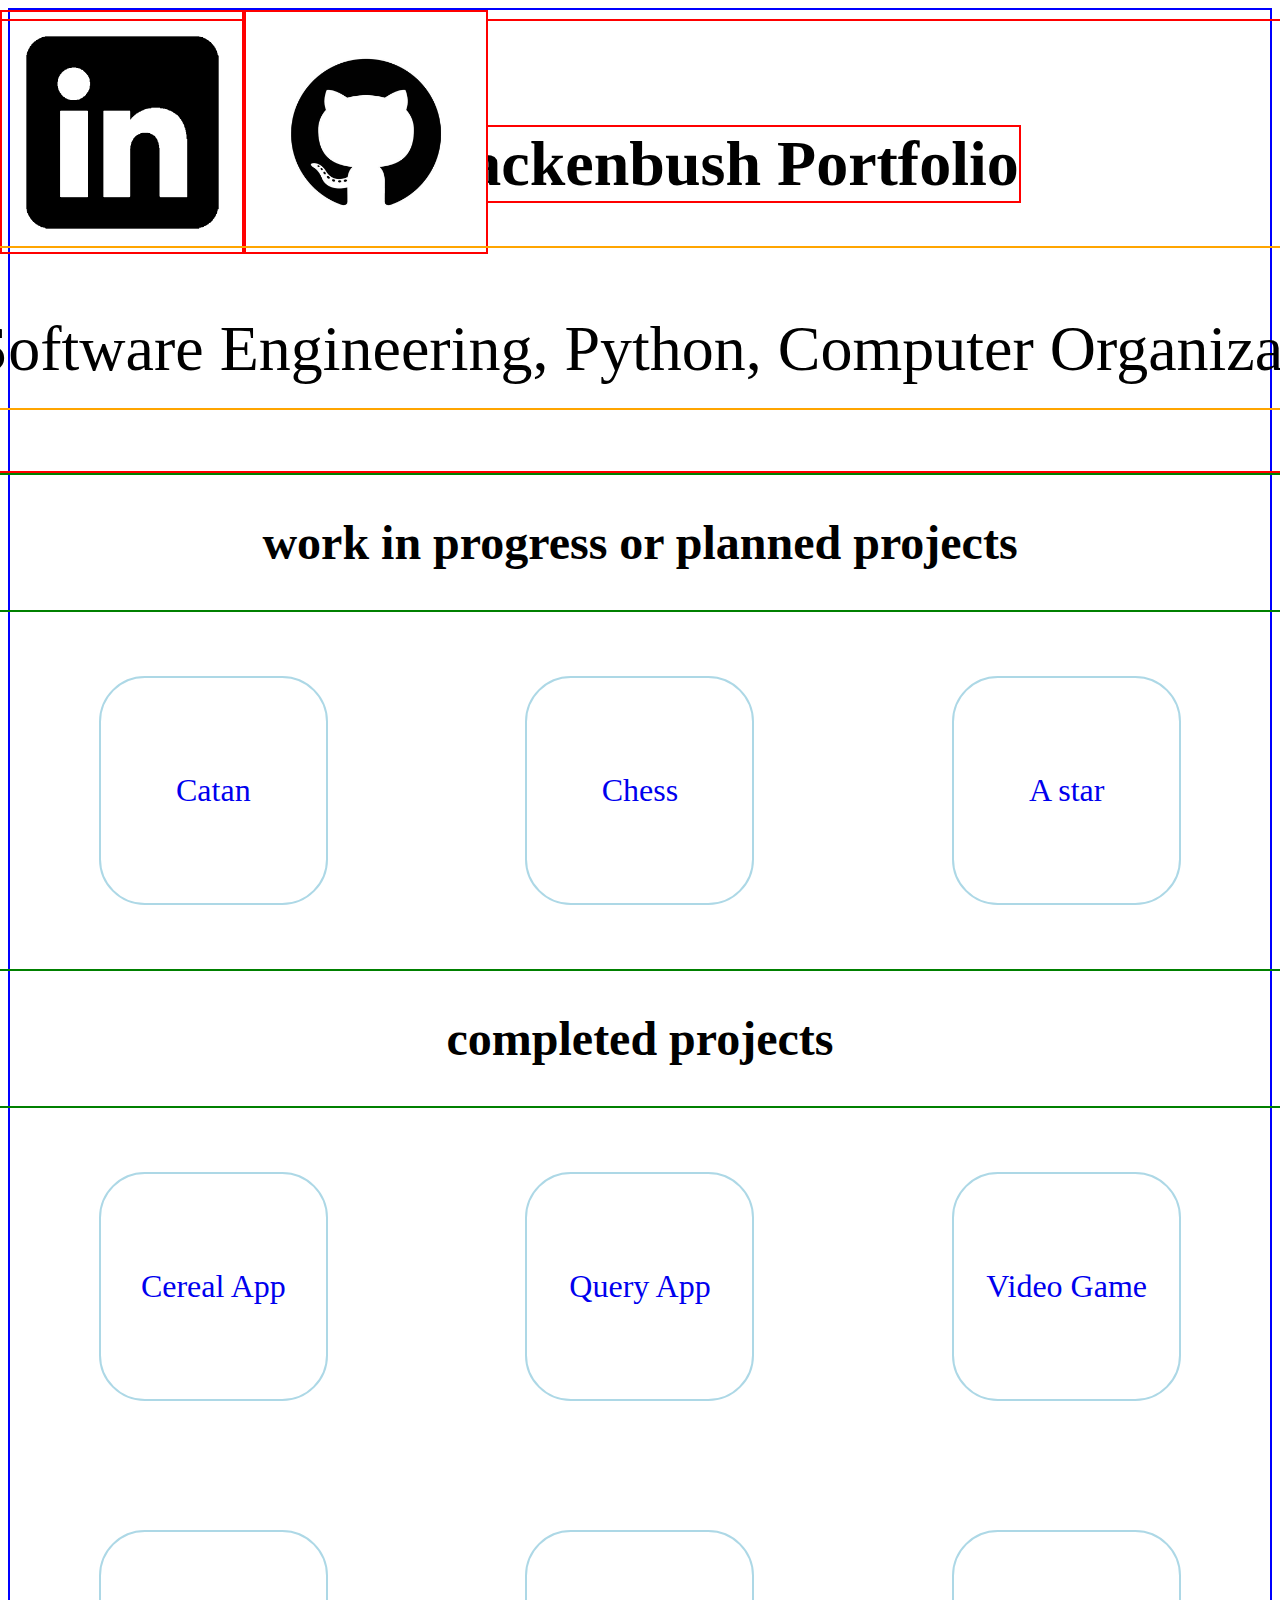
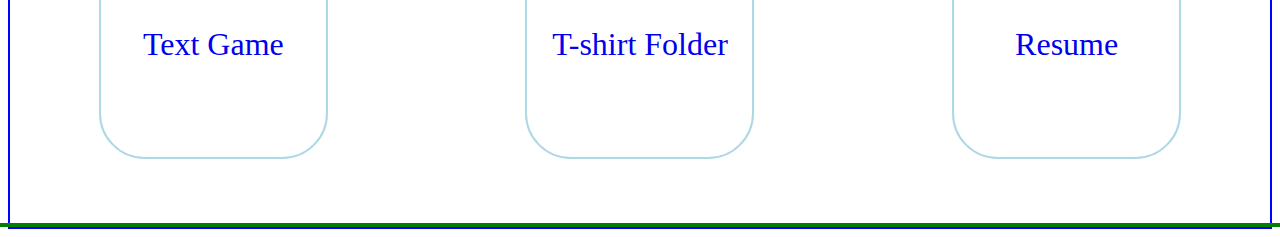
==== index.html @ f62c581b "file path fixes" ====
<!DOCTYPE html>
<html>
<head>
    <link rel="stylesheet" href="mainStyle.css">
    <script src="scripts.js"></script>
</head>
<body>
    <section class="areas">
        <div class="links">
            <a href="linkedin.com">
                <img src="../images/linkedin.png">
            </a>
            <a href="github.com">
                <img src="../images/github.jpg">
            </a>
        </div>
        <div class="header">
            <h1>Ben Quackenbush Portfolio</h1>
            <div class="scrollarea">
                <p>C++, Java, Software Engineering, Python, Computer Organization, Javascript, Cryptography, GDscript, Sqlite3, Data Structures, Prolog, HTML, Data Privacy, CSS</p>
            </div>
        </div>
        <div class="projects">
            <h2>work in progress or planned projects</h2>
            <div class="new">
                <a class="wip1" href="wip1.html">Catan</a>
                <a class="wip2" href="wip2.html">Chess</a>
                <a class="wip3" href="wip3.html">A star</a>
            </div>
            <h2>completed projects</h2>
            <div class="old">
                <a class="p1" href="p1.html">Cereal App</a>
                <a class="p2" href="p2.html">Query App</a>
                <a class="p3" href="p3.html">Video Game</a>
                <a class="p4" href="p4.html">Text Game</a>
                <a class="p5" href="p5.html">T-shirt Folder</a>
                <a class="p6" href="p6.html">Resume</a>
            </div>
        </div>
    </section>
</body>
</html>
---- mainStyle.css ----
body{
    font-size: 2.5vw;
}

.areas{
    display: flex;
    flex-direction: column;
    align-items: center;
    border: 2px blue solid;
}

.areas > .header{
    justify-content: center;
    align-items: center;
    display: flex;
    flex-direction: inherit;
    width: 100vw;
    height: 50vh;
    border: 2px red solid;
}

.header > h1{
    width: auto;
    height: auto;
    border: 2px red solid;

}

.header > .scrollarea{
    position: relative;
    white-space: nowrap;
    overflow: hidden;
    font-size: 4rem;
    height: 10rem;
    width: 120rem;
    border: 2px orange solid;
}

.scrollarea > p{
    position: absolute;
    animation: scroll-left 30s linear infinite;
}

@keyframes scroll-left {
    0%{
        transform: translateX(100%);
    }
    100%{
        transform: translateX(-100%);
        
    }
}

.links{
    display: flex;
    align-items: flex-start;
    width: 100vw;
    height: 1vh;
}

.links > a > img{
    position: sticky;
    height: 15rem;
    width: 15rem;
    border: 2px red solid;
}

.areas > .projects{
    display: flex;
    align-items: center;
    justify-content: center;
    flex-direction: column;
    height: 150vh;
    width: 100vw;
    border: 2px green solid;
}

.projects > div{
    display: grid;
    grid-template-columns: auto auto auto;
    place-items: center;
    height: 50vh;
    width: 100vw;
    border: 2px green solid;
}

.projects > div > a:link, a:visited{
    display: inherit;
    text-align: center;
    align-items: center;
    text-decoration: none;  
    height: 25vh;
    width: 25vh;
    border: 2px lightblue solid;
    border-radius: 20%;
}

.projects > .new{
    height: 50vh;
}

.projects > .old{
    height: 100vh;
}
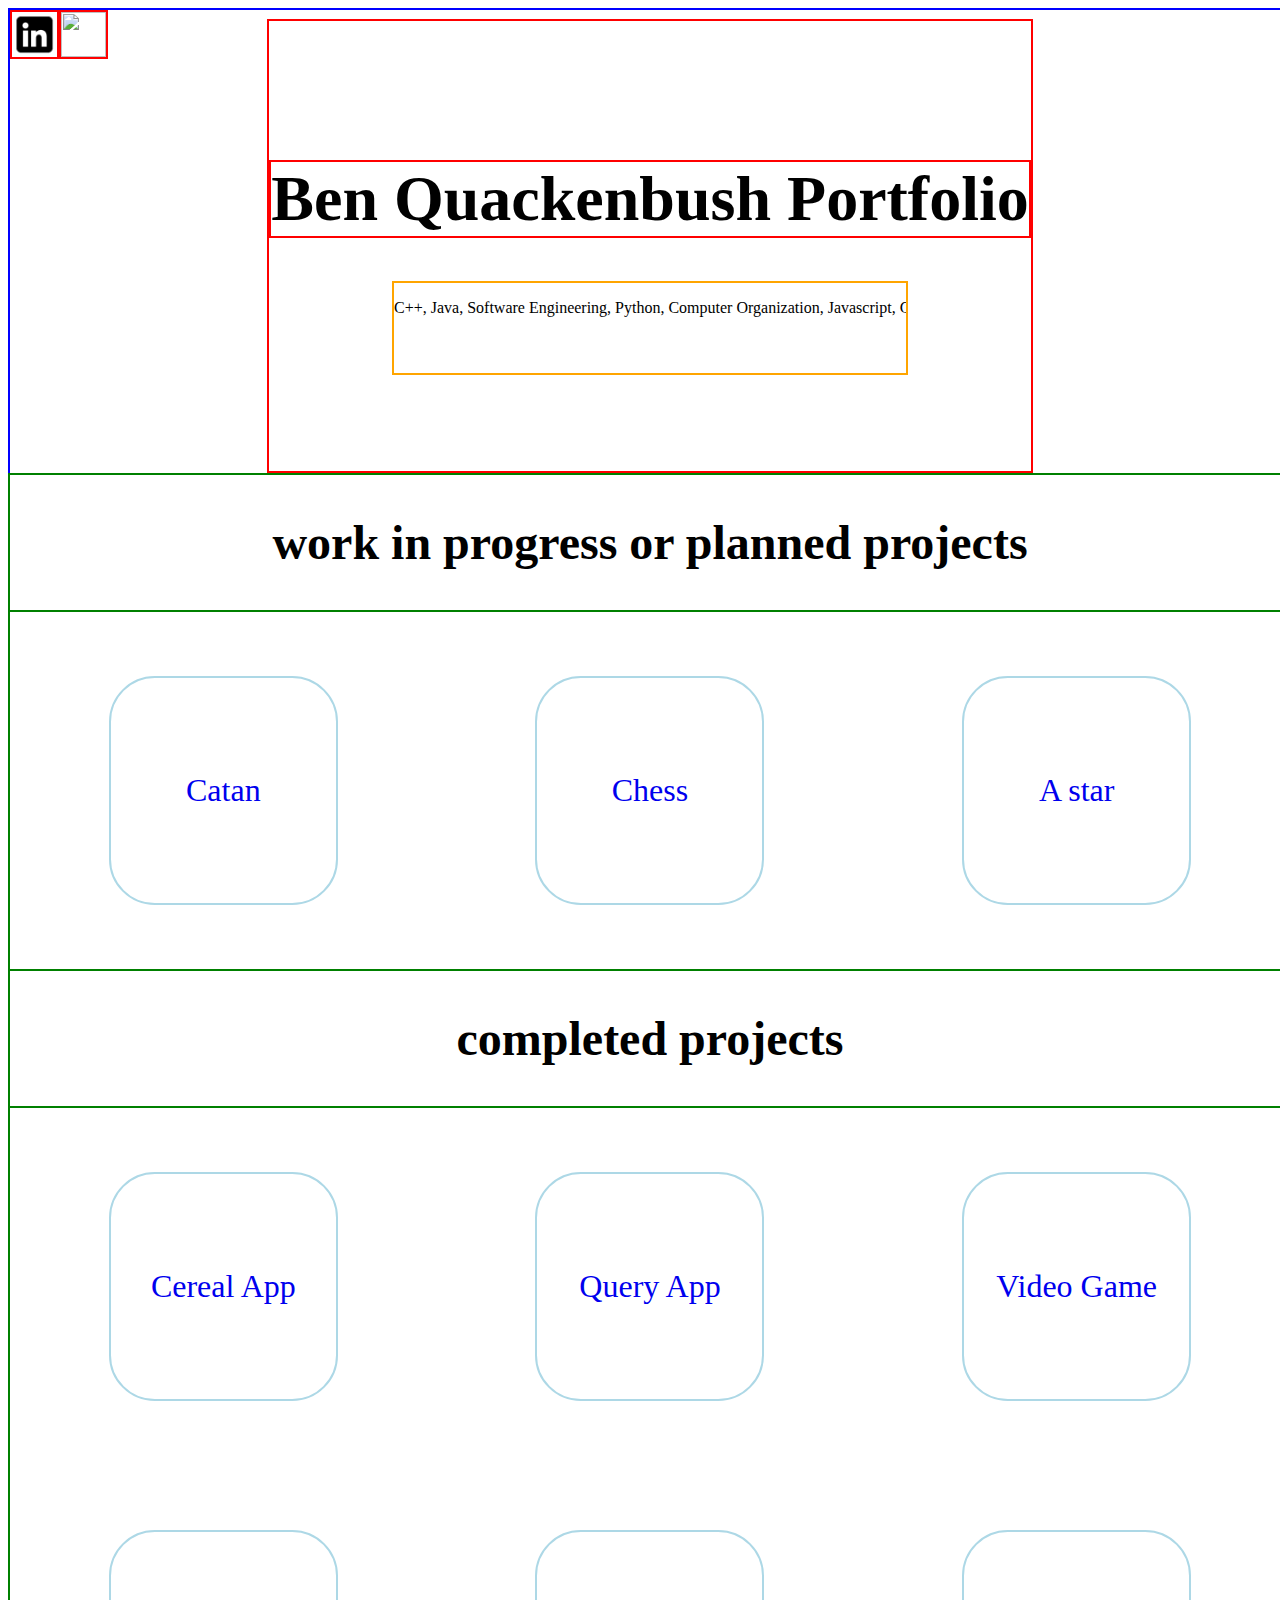
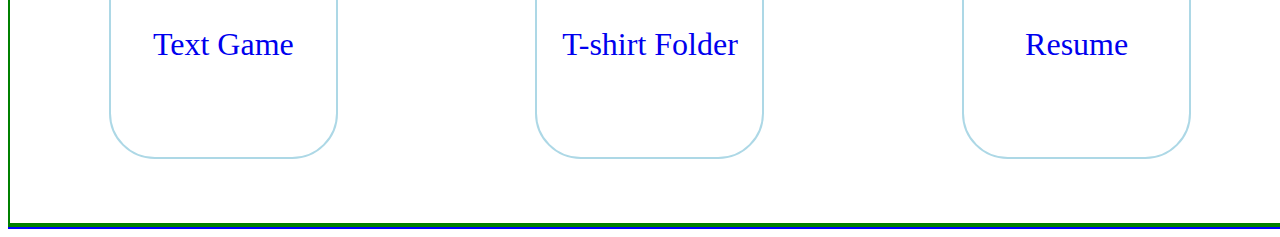
==== commit f3d4e875: "file path fixes" ====
--- a/index.html
+++ b/index.html
@@ -8,10 +8,10 @@
     <section class="areas">
         <div class="links">
             <a href="linkedin.com">
-                <img src="../images/linkedin.png">
+                <img src="./images/linkedin.png">
             </a>
             <a href="github.com">
-                <img src="../images/github.jpg">
+                <img src="./images/github.JPG">
             </a>
         </div>
         <div class="header">
--- a/mainStyle.css
+++ b/mainStyle.css
@@ -7,6 +7,7 @@
     flex-direction: column;
     align-items: center;
     border: 2px blue solid;
+    width: 100vw;
 }
 
 .areas > .header{
@@ -14,7 +15,6 @@
     align-items: center;
     display: flex;
     flex-direction: inherit;
-    width: 100vw;
     height: 50vh;
     border: 2px red solid;
 }
@@ -30,13 +30,13 @@
     position: relative;
     white-space: nowrap;
     overflow: hidden;
-    font-size: 4rem;
-    height: 10rem;
-    width: 120rem;
+    height: 10vh;
+    width: 40vw;
     border: 2px orange solid;
 }
 
 .scrollarea > p{
+    font-size: 50%;
     position: absolute;
     animation: scroll-left 30s linear infinite;
 }
@@ -60,8 +60,8 @@
 
 .links > a > img{
     position: sticky;
-    height: 15rem;
-    width: 15rem;
+    height: 5vh;
+    width: 5vh;
     border: 2px red solid;
 }
 
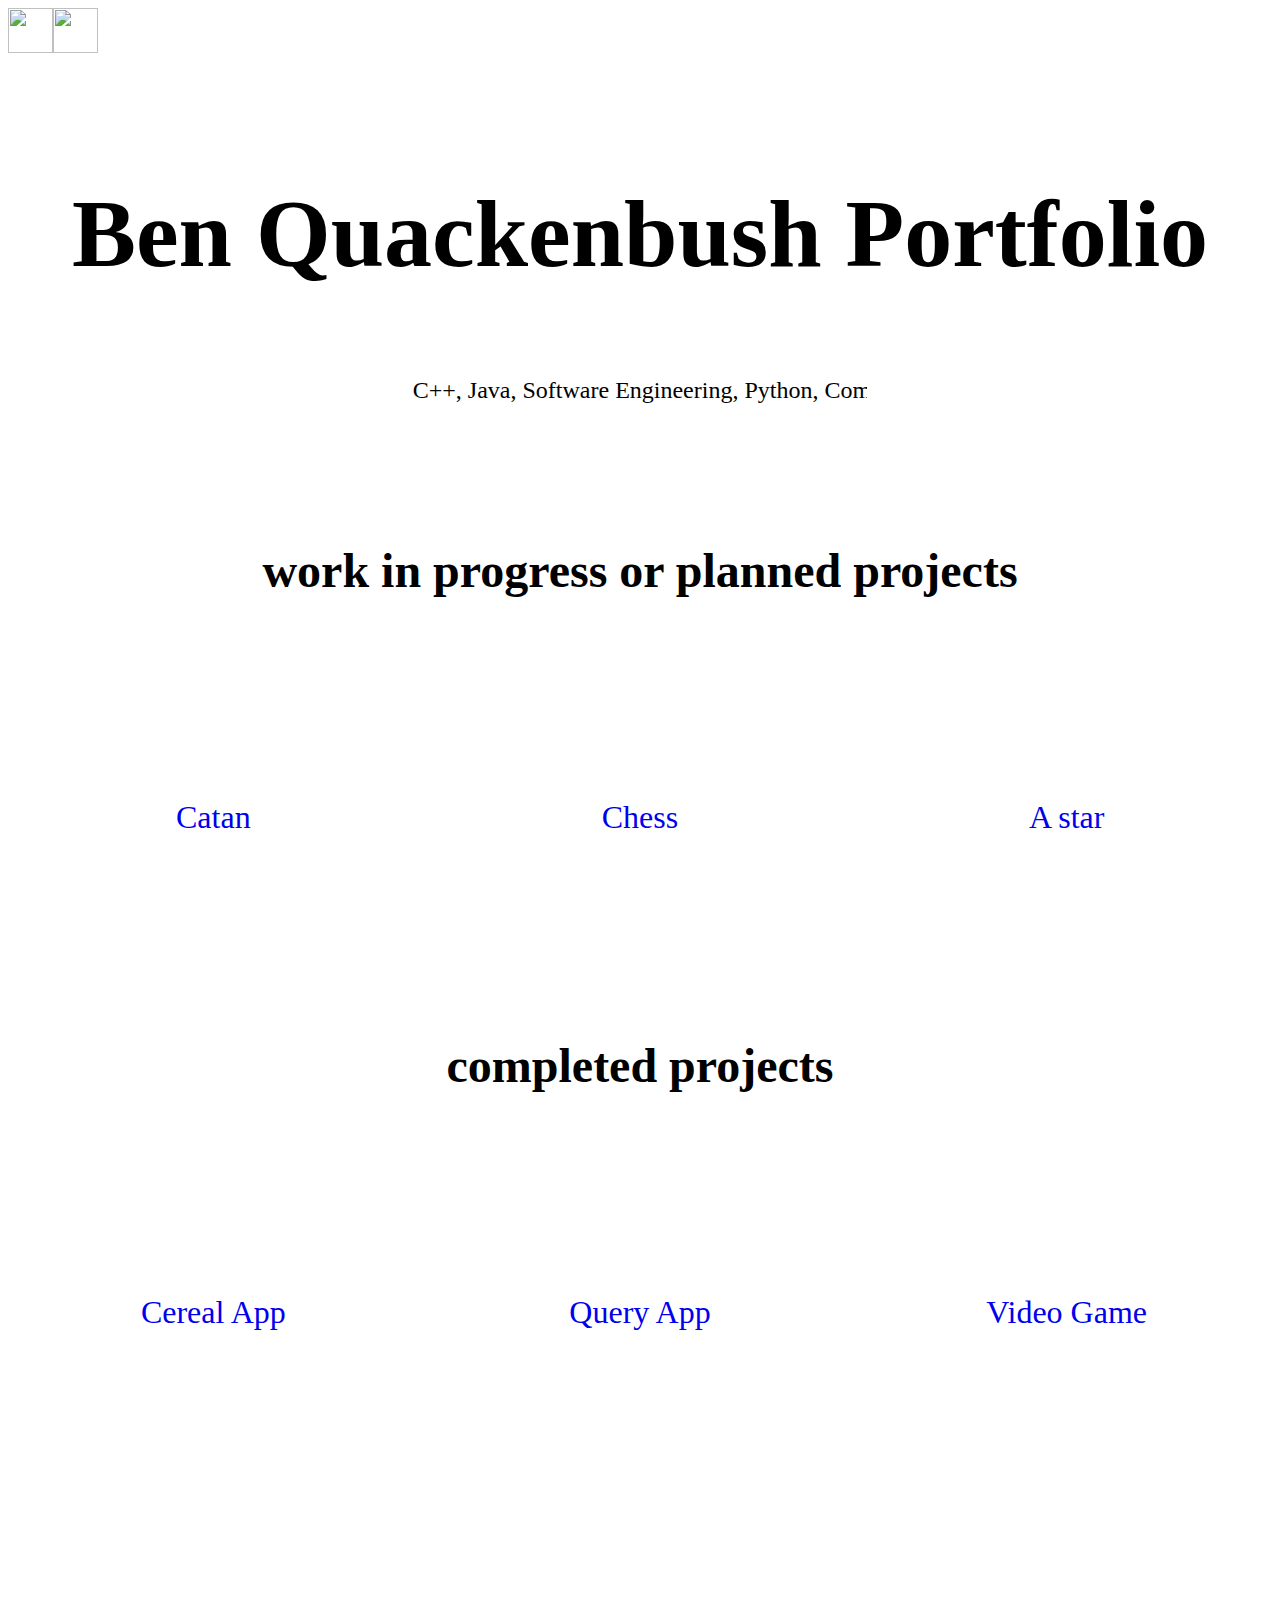
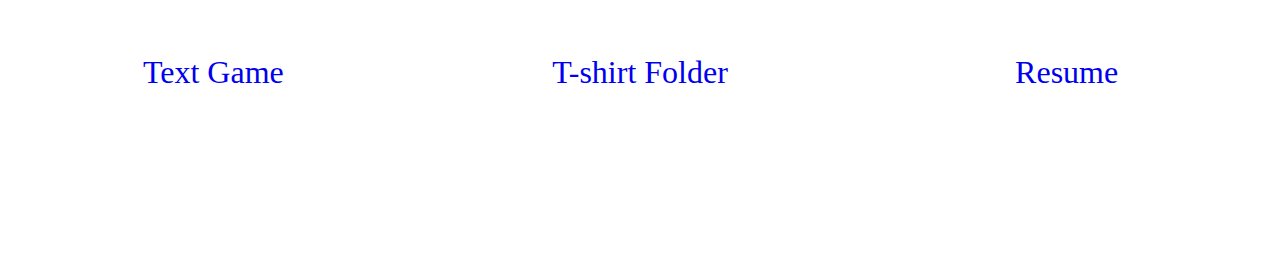
==== commit daa9df2b: "width fixes" ====
--- a/index.html
+++ b/index.html
@@ -8,7 +8,7 @@
     <section class="areas">
         <div class="links">
             <a href="linkedin.com">
-                <img src="./images/linkedin.png">
+                <img src="./images/linkedin.PNG">
             </a>
             <a href="github.com">
                 <img src="./images/github.JPG">
--- a/mainStyle.css
+++ b/mainStyle.css
@@ -1,28 +1,32 @@
 body{
-    font-size: 2.5vw;
+    font-size: 2rem;
+    overflow-x: hidden;
 }
 
 .areas{
     display: flex;
     flex-direction: column;
     align-items: center;
-    border: 2px blue solid;
-    width: 100vw;
+    margin: auto;
+    width: 100%;
+}
+
+.areas, .projects, .links {
+    width: 100%;
 }
 
 .areas > .header{
+    font-size: 150%;
     justify-content: center;
     align-items: center;
     display: flex;
     flex-direction: inherit;
     height: 50vh;
-    border: 2px red solid;
 }
 
 .header > h1{
     width: auto;
     height: auto;
-    border: 2px red solid;
 
 }
 
@@ -31,8 +35,7 @@
     white-space: nowrap;
     overflow: hidden;
     height: 10vh;
-    width: 40vw;
-    border: 2px orange solid;
+    width: 40%;
 }
 
 .scrollarea > p{
@@ -54,15 +57,14 @@
 .links{
     display: flex;
     align-items: flex-start;
-    width: 100vw;
-    height: 1vh;
+    width: 100%;
+    height: 5vh;
 }
 
 .links > a > img{
     position: sticky;
     height: 5vh;
     width: 5vh;
-    border: 2px red solid;
 }
 
 .areas > .projects{
@@ -71,8 +73,6 @@
     justify-content: center;
     flex-direction: column;
     height: 150vh;
-    width: 100vw;
-    border: 2px green solid;
 }
 
 .projects > div{
@@ -81,7 +81,6 @@
     place-items: center;
     height: 50vh;
     width: 100vw;
-    border: 2px green solid;
 }
 
 .projects > div > a:link, a:visited{
@@ -91,7 +90,6 @@
     text-decoration: none;  
     height: 25vh;
     width: 25vh;
-    border: 2px lightblue solid;
     border-radius: 20%;
 }
 
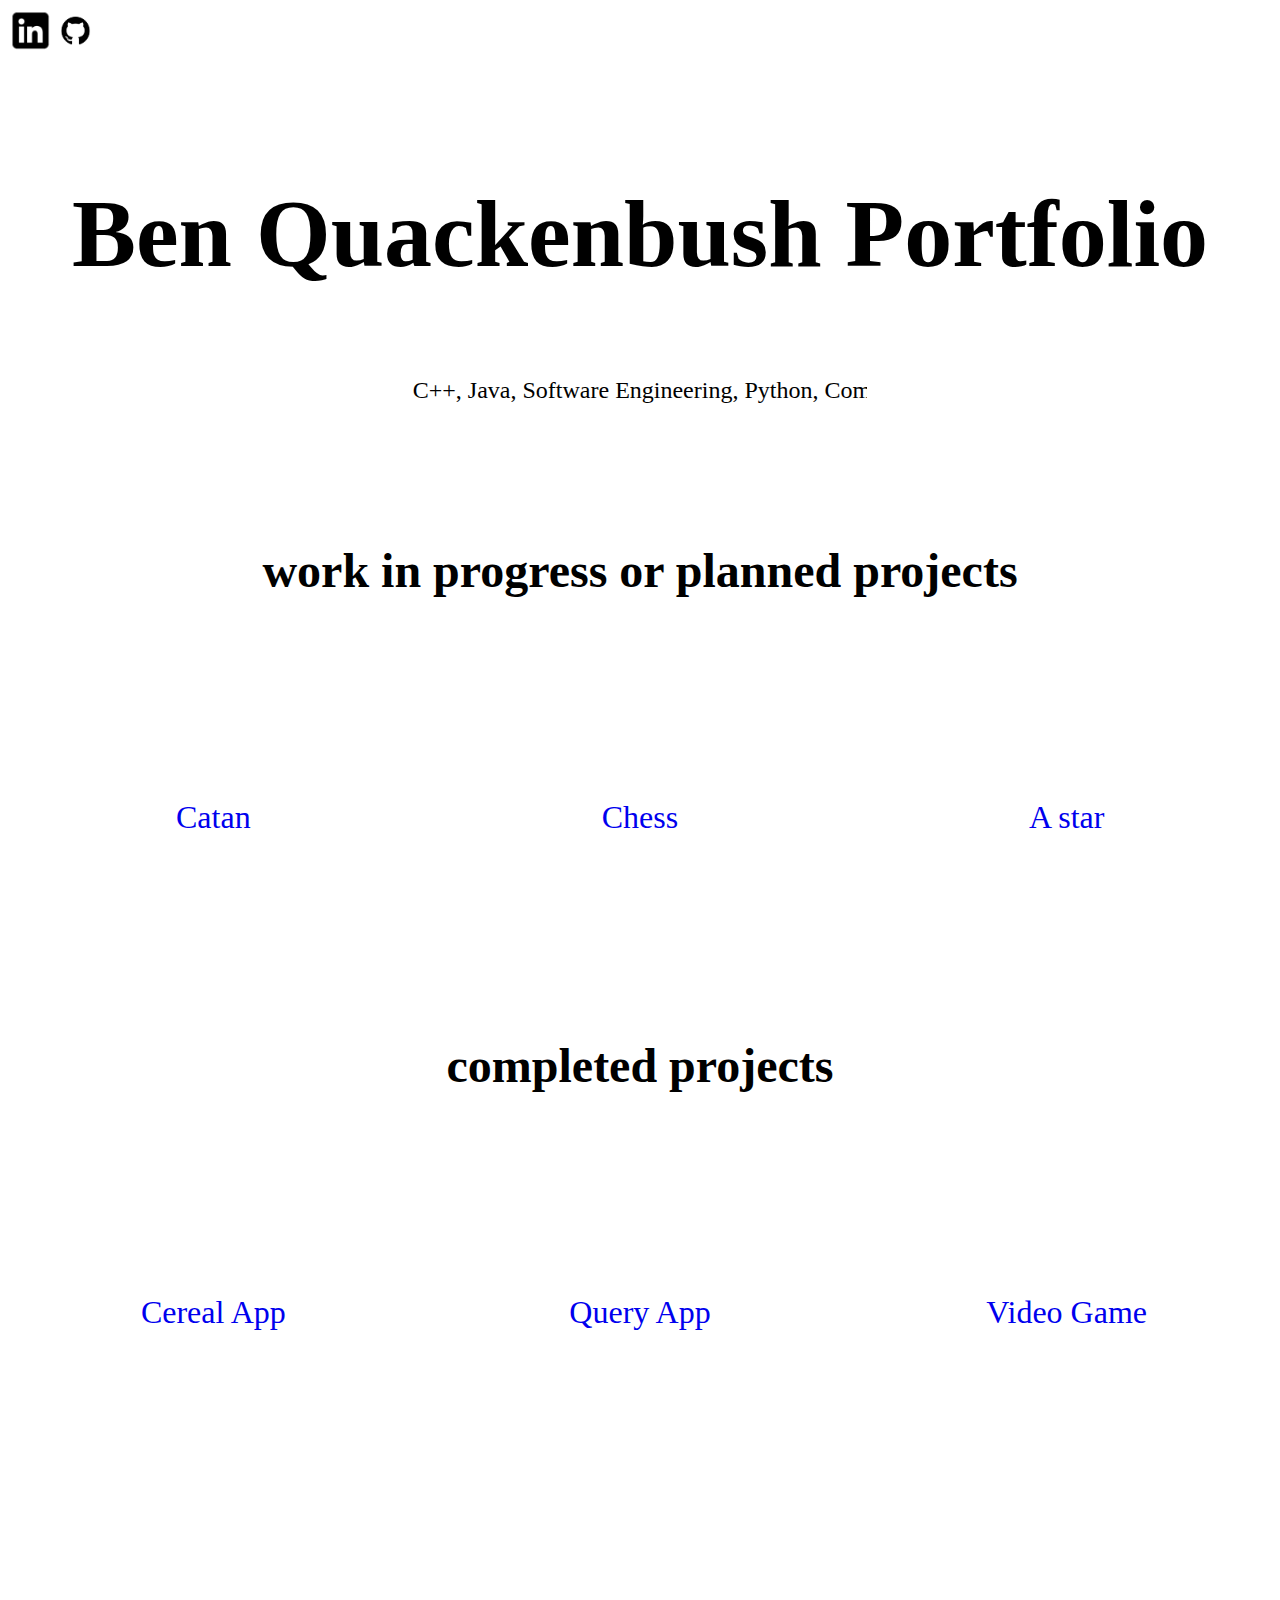
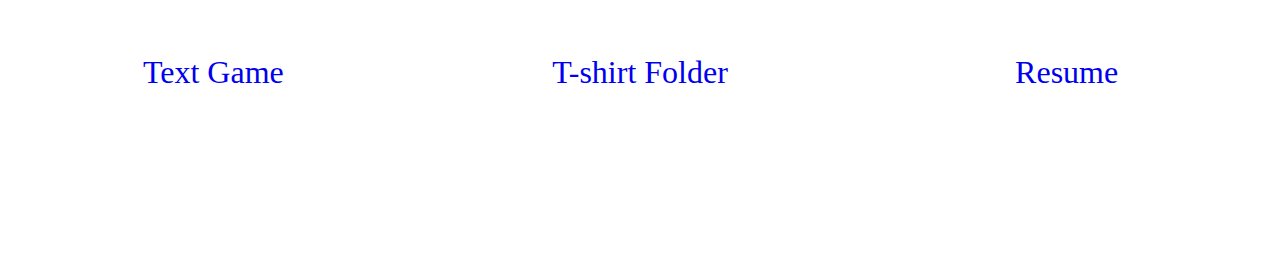
==== commit 41464fdf: "image path fixes final" ====
--- a/index.html
+++ b/index.html
@@ -8,10 +8,10 @@
     <section class="areas">
         <div class="links">
             <a href="linkedin.com">
-                <img src="./images/linkedin.PNG">
+                <img src="images/linkedin.png">
             </a>
             <a href="github.com">
-                <img src="./images/github.JPG">
+                <img src="images/github.jpg">
             </a>
         </div>
         <div class="header">
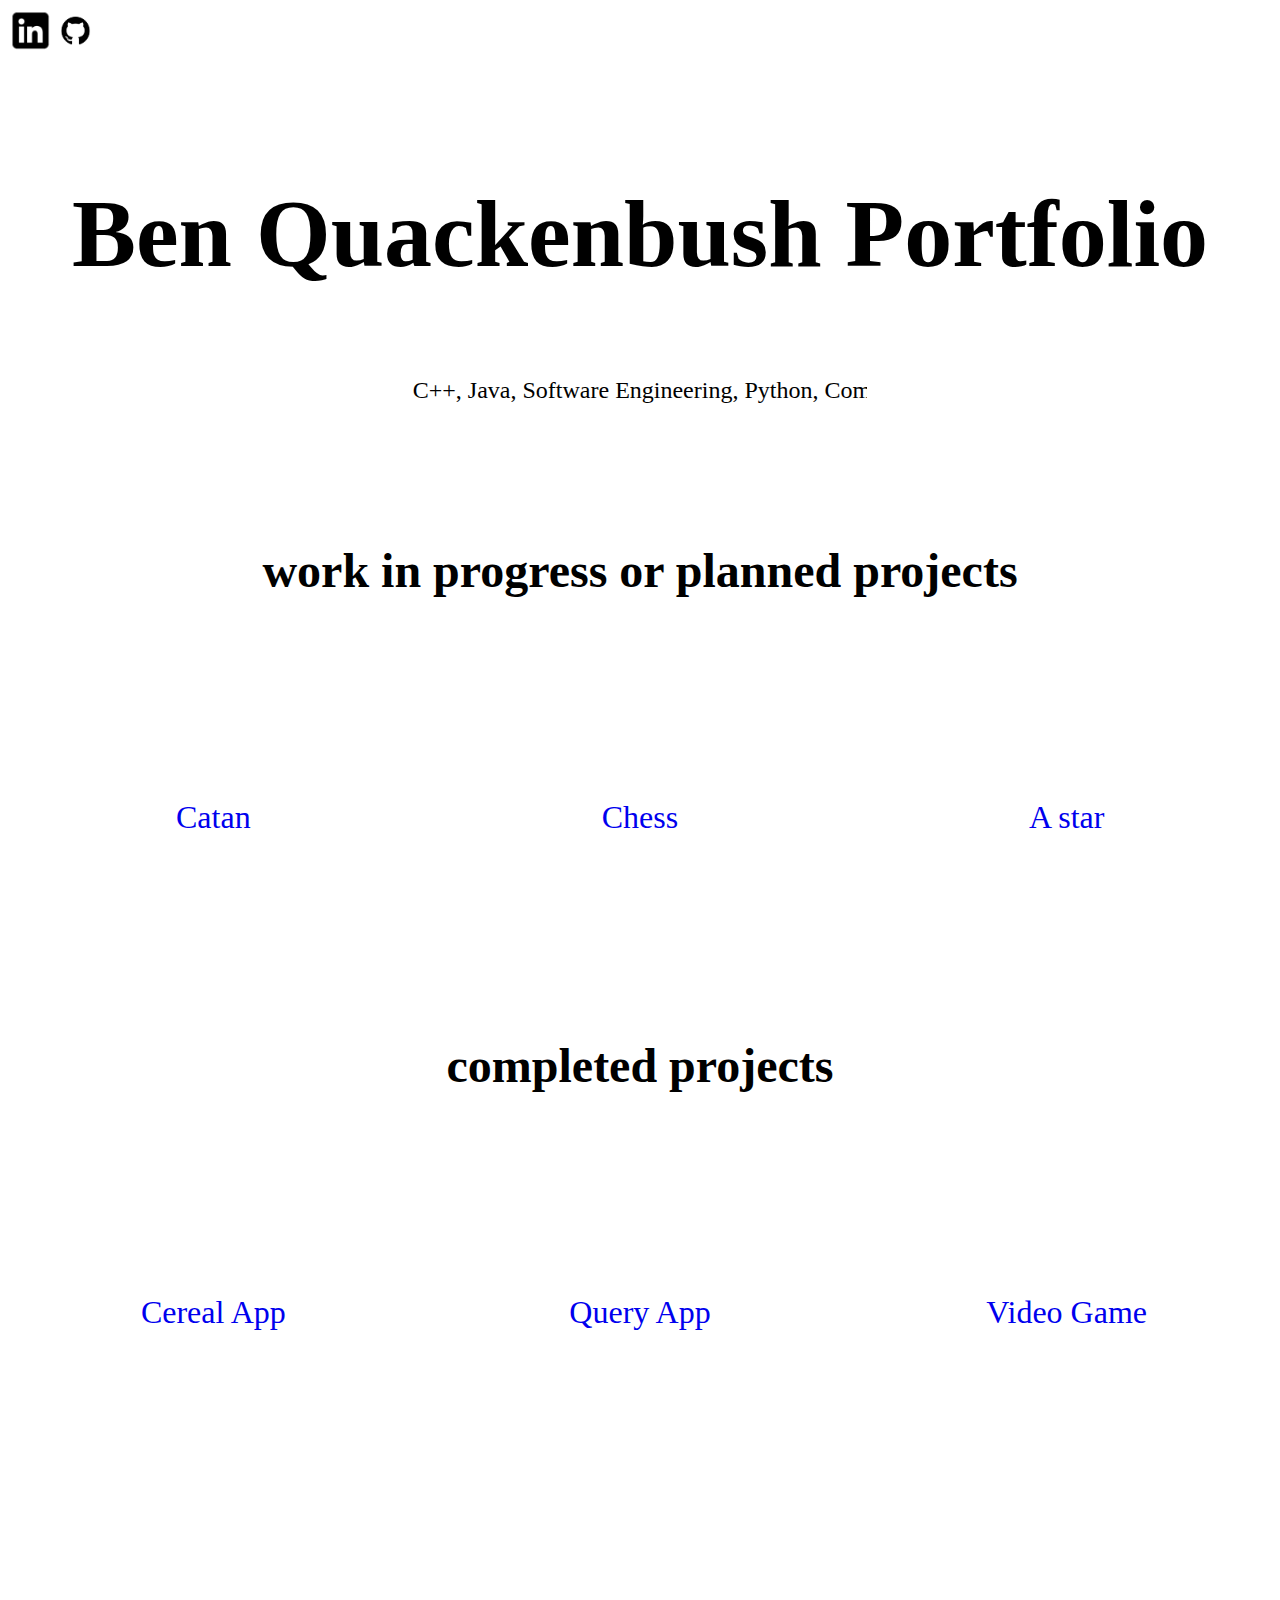
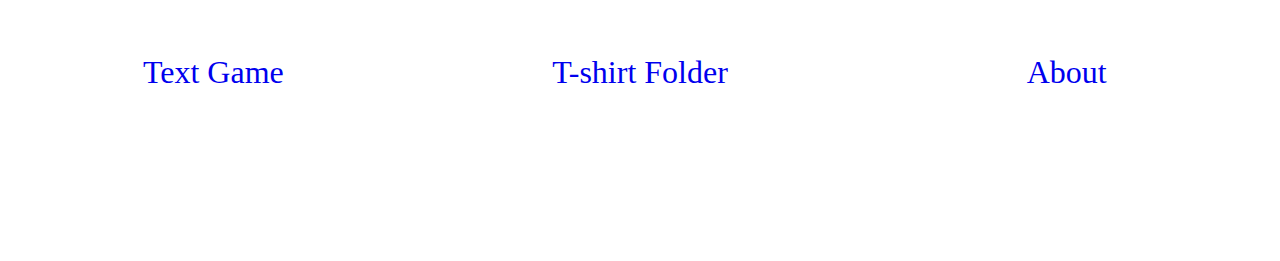
==== commit 212e750f: "sub page template almost done" ====
--- a/index.html
+++ b/index.html
@@ -34,7 +34,7 @@
                 <a class="p3" href="p3.html">Video Game</a>
                 <a class="p4" href="p4.html">Text Game</a>
                 <a class="p5" href="p5.html">T-shirt Folder</a>
-                <a class="p6" href="p6.html">Resume</a>
+                <a class="p6" href="p6.html">About</a>
             </div>
         </div>
     </section>
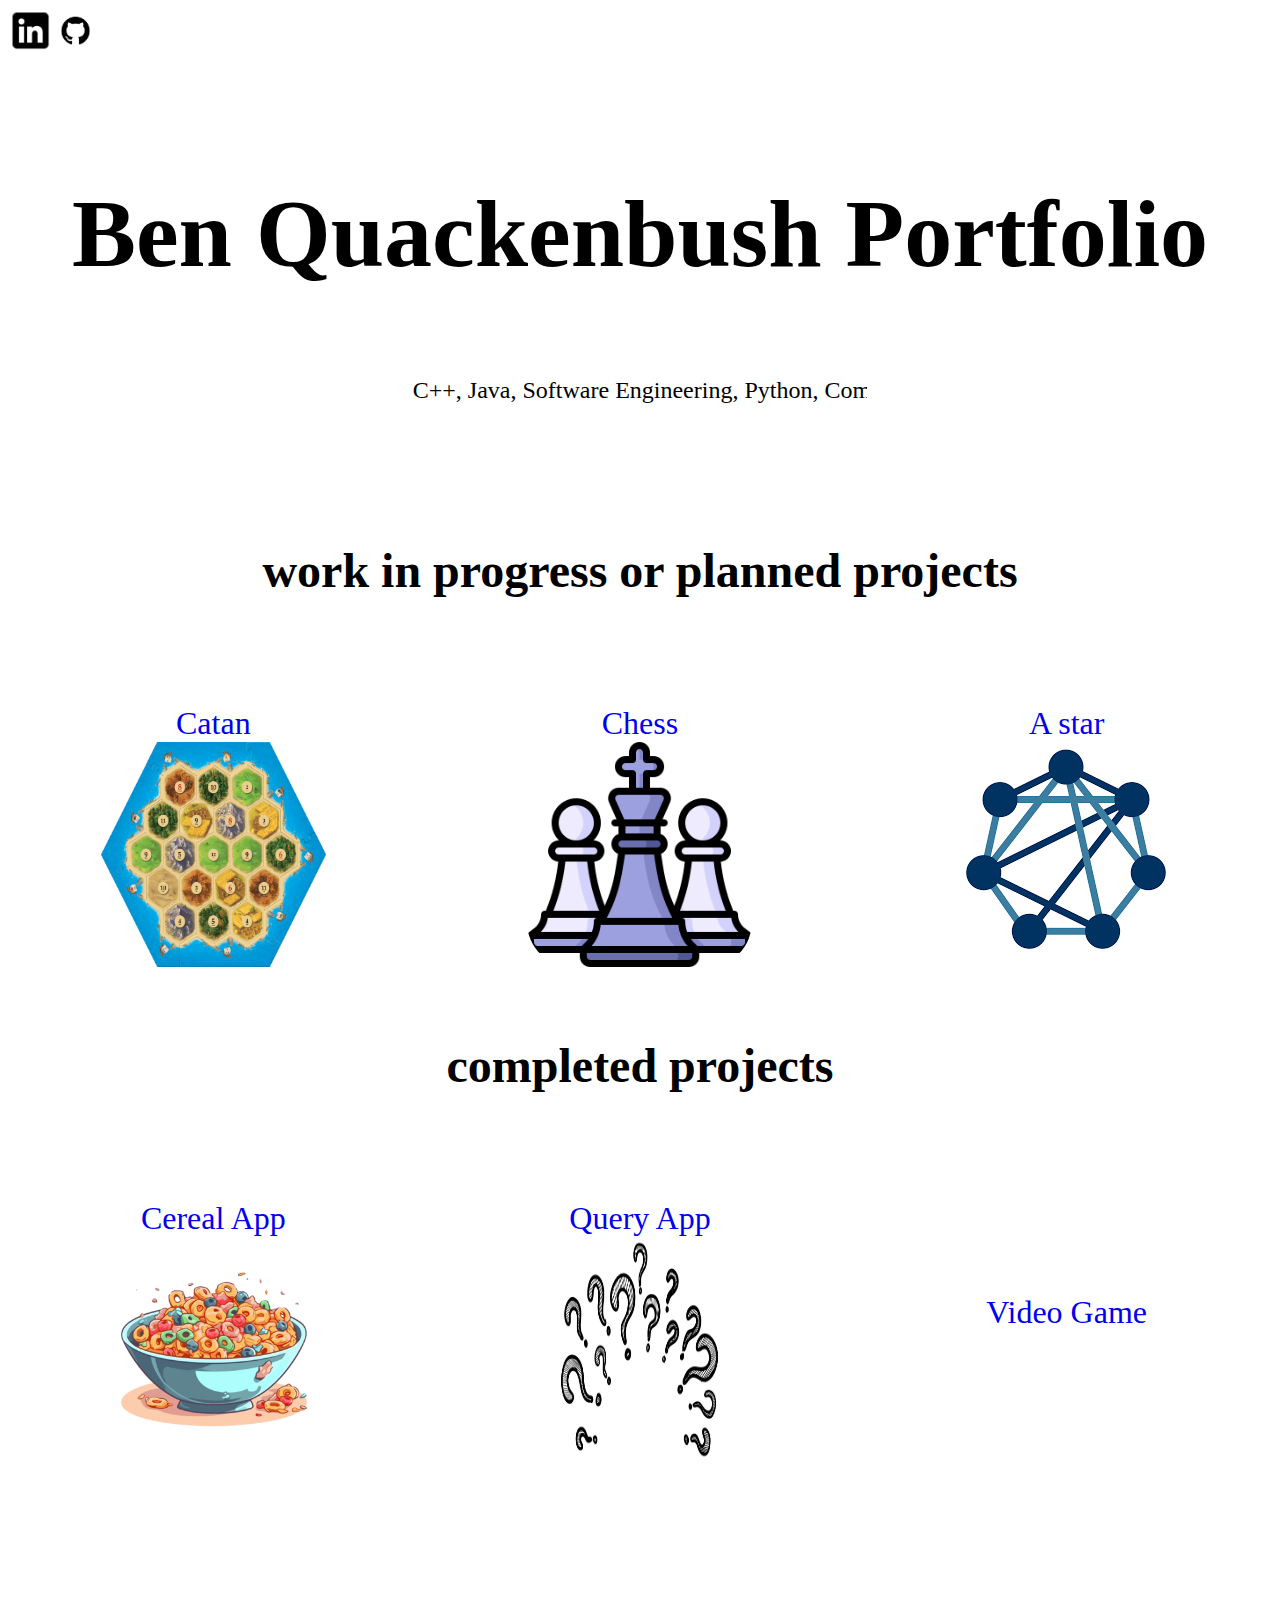
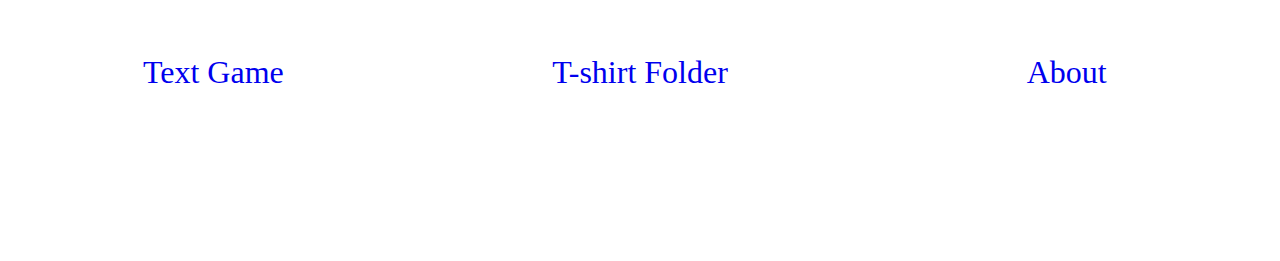
==== commit 97119d6e: "big money moves" ====
--- a/index.html
+++ b/index.html
@@ -7,10 +7,10 @@
 <body>
     <section class="areas">
         <div class="links">
-            <a href="linkedin.com">
+            <a href="https://www.linkedin.com/in/ben-quackenbush-2587a12b8/">
                 <img src="images/linkedin.png">
             </a>
-            <a href="github.com">
+            <a href="https://github.com/BenQuack">
                 <img src="images/github.jpg">
             </a>
         </div>
@@ -23,14 +23,24 @@
         <div class="projects">
             <h2>work in progress or planned projects</h2>
             <div class="new">
-                <a class="wip1" href="wip1.html">Catan</a>
-                <a class="wip2" href="wip2.html">Chess</a>
-                <a class="wip3" href="wip3.html">A star</a>
+                <a class="wip1" href="wip1.html">Catan
+                    <img src="images/catan.jpg">
+                </a>
+                <a class="wip2" href="wip2.html">Chess
+                    <img src="images/chess.png">
+                </a>
+                <a class="wip3" href="wip3.html">A star
+                    <img src="images/graph.png">
+                </a>
             </div>
             <h2>completed projects</h2>
             <div class="old">
-                <a class="p1" href="p1.html">Cereal App</a>
-                <a class="p2" href="p2.html">Query App</a>
+                <a class="p1" href="p1.html">Cereal App
+                    <img src="images/cereal.png">
+                </a>
+                <a class="p2" href="p2.html">Query App
+                    <img src="images/query.jpg">
+                </a>
                 <a class="p3" href="p3.html">Video Game</a>
                 <a class="p4" href="p4.html">Text Game</a>
                 <a class="p5" href="p5.html">T-shirt Folder</a>
--- a/mainStyle.css
+++ b/mainStyle.css
@@ -41,12 +41,12 @@
 .scrollarea > p{
     font-size: 50%;
     position: absolute;
-    animation: scroll-left 30s linear infinite;
+    animation: scroll-left 15s linear infinite;
 }
 
 @keyframes scroll-left {
     0%{
-        transform: translateX(100%);
+        transform: translateX(25%);
     }
     100%{
         transform: translateX(-100%);
@@ -91,6 +91,13 @@
     height: 25vh;
     width: 25vh;
     border-radius: 20%;
+    
+}
+
+.projects > div > a >img{
+    height: 25vh;
+    width: 25vh;
+    border-radius: 20%;
 }
 
 .projects > .new{
@@ -101,7 +108,40 @@
     height: 100vh;
 }
 
+@media (max-width: 600px) {
+    body {
+        font-size: 1.5rem;
+    }
+
+    .areas > .header {
+        font-size: 120%;
+        height: 40vh;
+    }
+
+    .header > .scrollarea {
+        width: 70%;
+        height: 8vh;
+    }
+
+    .projects > div {
+        grid-template-columns: auto;
+        height: auto;
+    }
+
+    .projects > div > a {
+        height: 20vh;
+        width: 20vh;
+    }
+
+    .projects > div > a > img {
+        height: 20vh;
+        width: 20vh;
+    }
+}
 
 
 
 
+
+
+
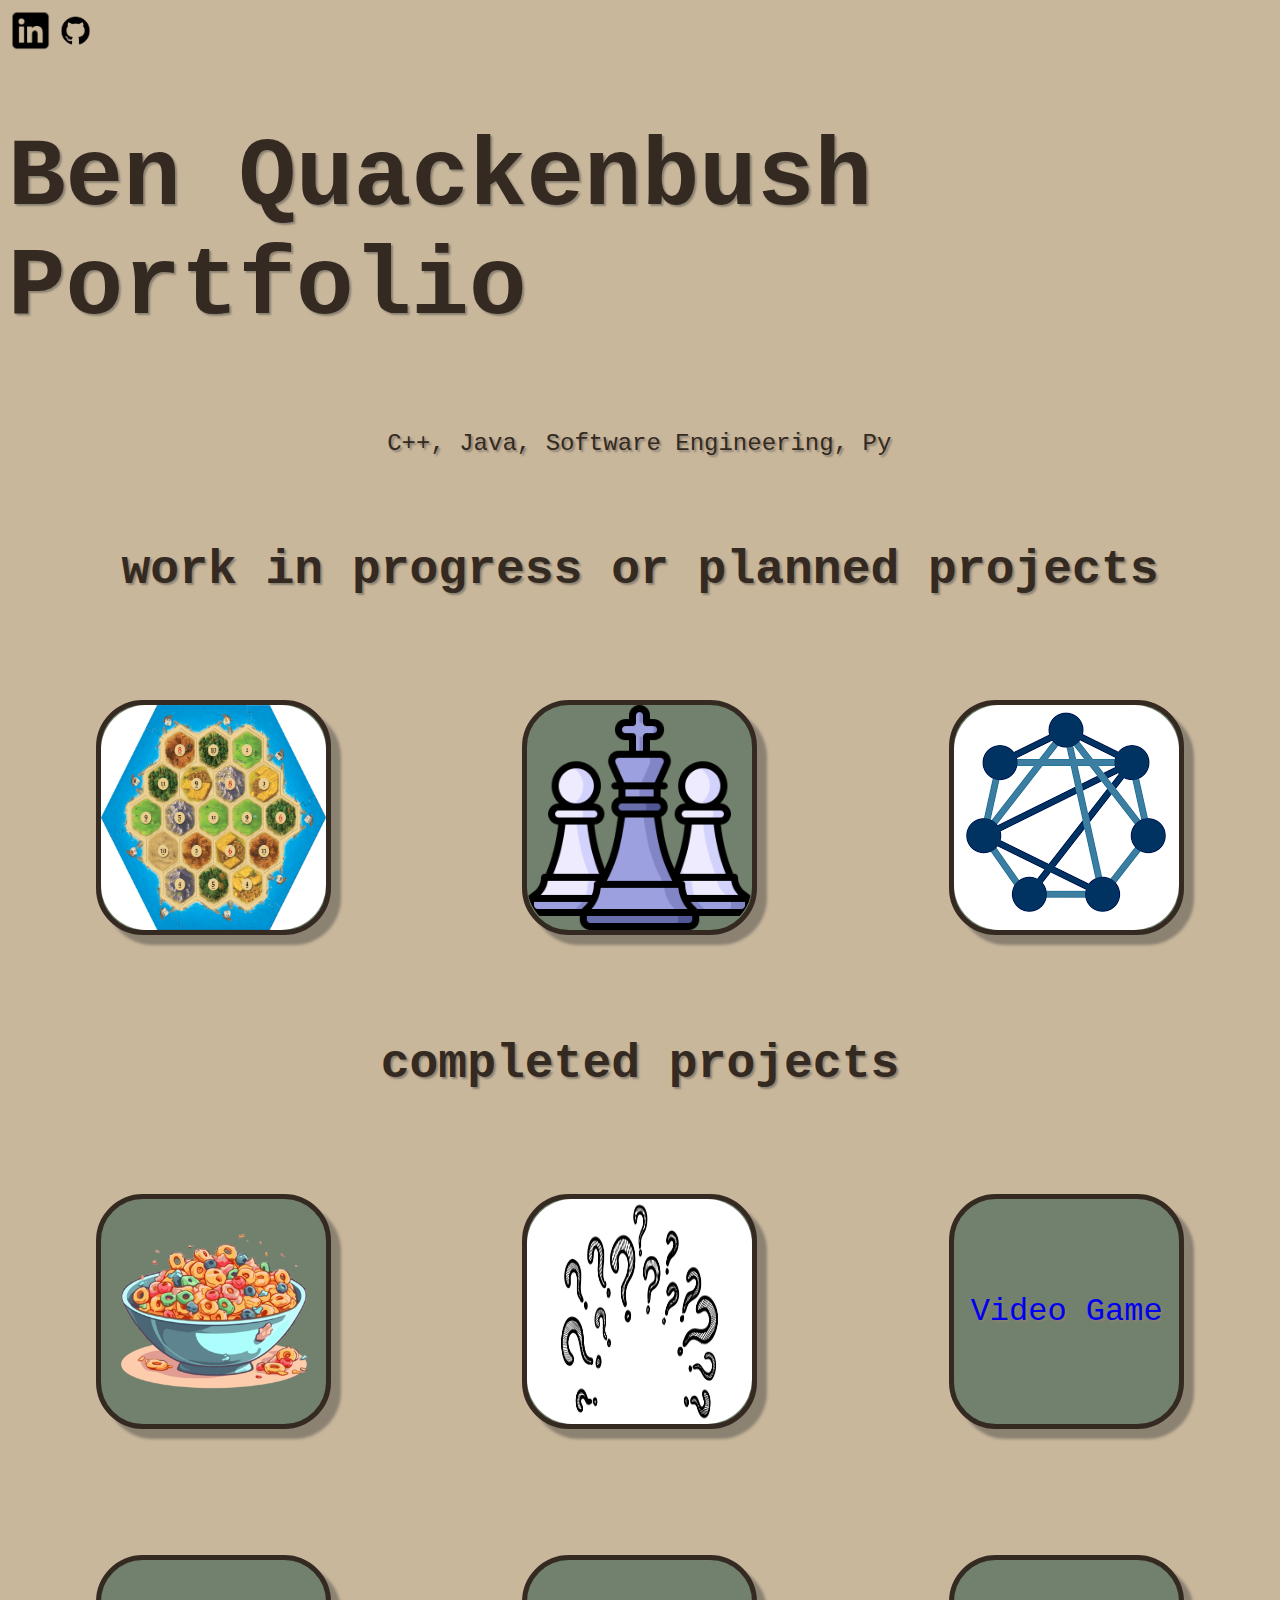
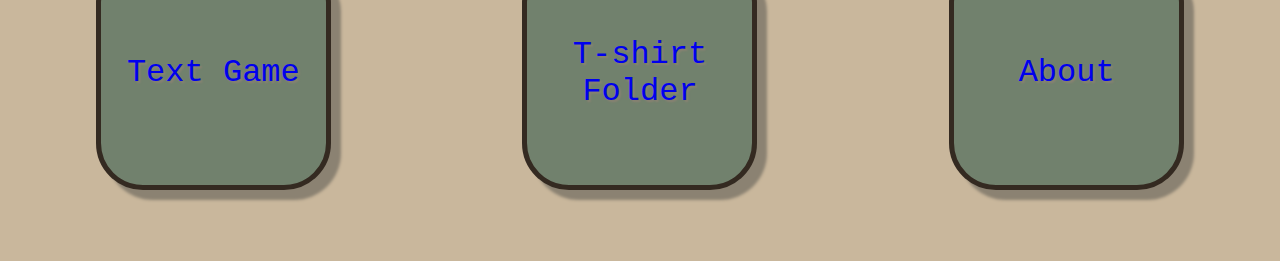
==== commit 7ddd88ca: "colors and qol fixes" ====
--- a/index.html
+++ b/index.html
@@ -11,7 +11,7 @@
                 <img src="images/linkedin.png">
             </a>
             <a href="https://github.com/BenQuack">
-                <img src="images/github.jpg">
+                <img src="images/github.png">
             </a>
         </div>
         <div class="header">
@@ -23,22 +23,22 @@
         <div class="projects">
             <h2>work in progress or planned projects</h2>
             <div class="new">
-                <a class="wip1" href="wip1.html">Catan
+                <a class="wip1" href="wip1.html">
                     <img src="images/catan.jpg">
                 </a>
-                <a class="wip2" href="wip2.html">Chess
+                <a class="wip2" href="wip2.html">
                     <img src="images/chess.png">
                 </a>
-                <a class="wip3" href="wip3.html">A star
+                <a class="wip3" href="wip3.html">
                     <img src="images/graph.png">
                 </a>
             </div>
             <h2>completed projects</h2>
             <div class="old">
-                <a class="p1" href="p1.html">Cereal App
+                <a class="p1" href="p1.html">
                     <img src="images/cereal.png">
                 </a>
-                <a class="p2" href="p2.html">Query App
+                <a class="p2" href="p2.html">
                     <img src="images/query.jpg">
                 </a>
                 <a class="p3" href="p3.html">Video Game</a>
--- a/mainStyle.css
+++ b/mainStyle.css
@@ -1,17 +1,22 @@
 body{
     font-size: 2rem;
     overflow-x: hidden;
+    background-color: #C9B79C;
 }
 
 .areas{
+    color: #342A21;
+    font-family:'Courier New', Courier, monospace;
     display: flex;
     flex-direction: column;
     align-items: center;
     margin: auto;
     width: 100%;
+    
 }
 
 .areas, .projects, .links {
+    text-shadow: 2px 2px 2px #8b8272;
     width: 100%;
 }
 
@@ -39,9 +44,10 @@
 }
 
 .scrollarea > p{
+    color: #342A21;
     font-size: 50%;
     position: absolute;
-    animation: scroll-left 15s linear infinite;
+    animation: scroll-left 20s linear infinite;
 }
 
 @keyframes scroll-left {
@@ -62,7 +68,6 @@
 }
 
 .links > a > img{
-    position: sticky;
     height: 5vh;
     width: 5vh;
 }
@@ -83,7 +88,7 @@
     width: 100vw;
 }
 
-.projects > div > a:link, a:visited{
+.projects > div > a{
     display: inherit;
     text-align: center;
     align-items: center;
@@ -91,8 +96,13 @@
     height: 25vh;
     width: 25vh;
     border-radius: 20%;
+    box-shadow: 10px 10px 3px #8b8272;
+    background: #71816D;
+    border: 5px #342A21 solid;
     
 }
+
+
 
 .projects > div > a >img{
     height: 25vh;
@@ -107,6 +117,7 @@
 .projects > .old{
     height: 100vh;
 }
+
 
 @media (max-width: 600px) {
     body {
